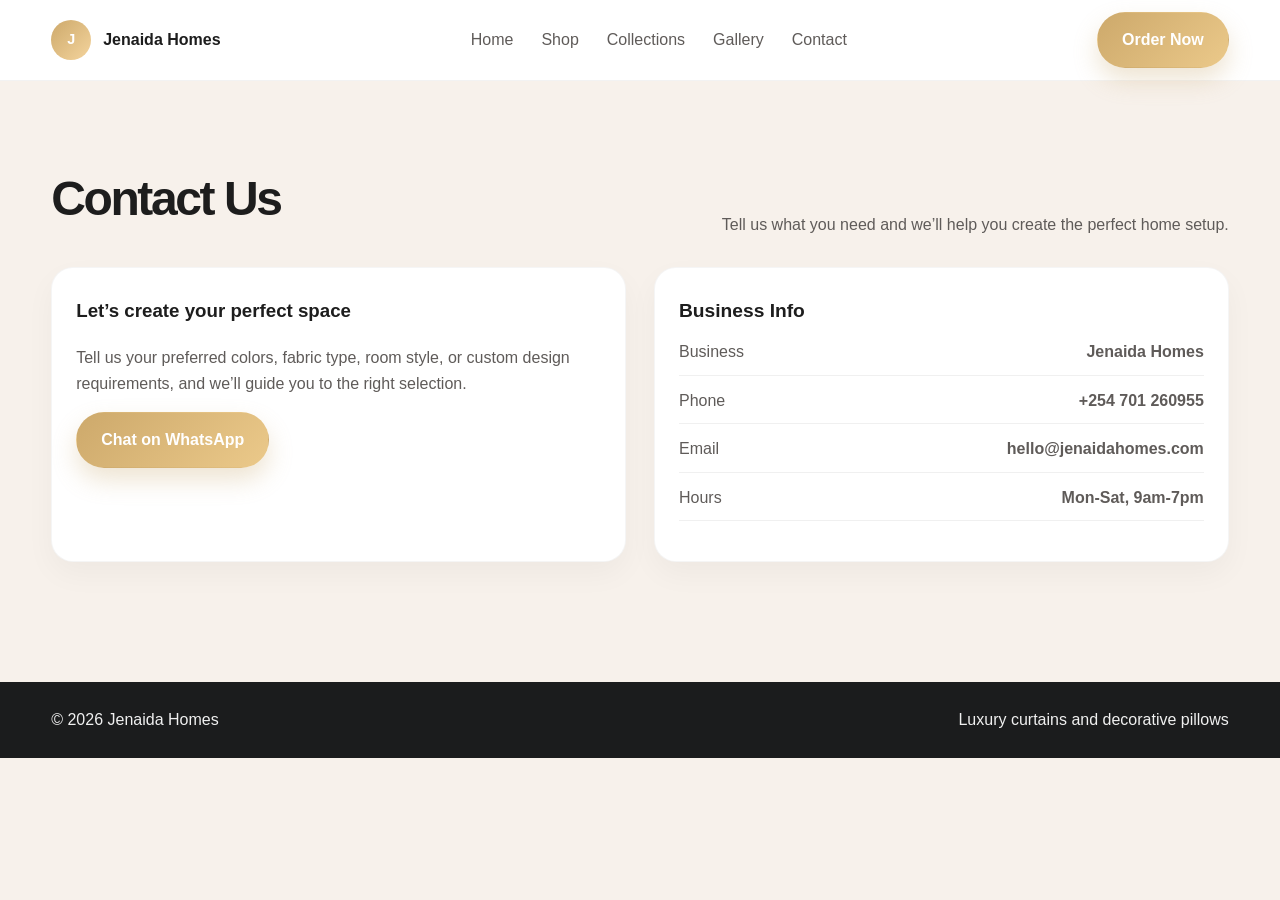
==== contact.html @ 02f2469f "Refine Jenaida Homes storefront with multiple pages and polished styling" ====
<!DOCTYPE html>
<html lang="en">
<head>
  <meta charset="UTF-8" />
  <meta name="viewport" content="width=device-width, initial-scale=1.0" />
  <title>Contact | Jenaida Homes</title>
  <meta name="description" content="Contact Jenaida Homes for custom curtains, pillows, and home textile orders." />
  <link rel="stylesheet" href="styles.css" />
</head>
<body>
  <div class="topbar">
    <div class="container topbar-inner">
      <div class="brand">
        <div class="brand-mark">J</div>
        <span>Jenaida Homes</span>
      </div>
      <nav class="nav">
        <a href="index.html">Home</a>
        <a href="shop.html">Shop</a>
        <a href="index.html#collections">Collections</a>
        <a href="index.html#gallery">Gallery</a>
        <a href="contact.html">Contact</a>
      </nav>
      <a class="cta-btn" href="https://wa.me/254701260955?text=Hello%20Jenaida%20Homes%2C%20I%20want%20to%20place%20an%20order." target="_blank" rel="noreferrer">Order Now</a>
    </div>
  </div>

  <main class="section">
    <div class="container">
      <div class="section-header">
        <h2>Contact Us</h2>
        <p>Tell us what you need and we’ll help you create the perfect home setup.</p>
      </div>

      <div class="contact-grid">
        <div class="contact-card">
          <h3 style="margin-top:0;">Let’s create your perfect space</h3>
          <p style="color:#5f5b59;">Tell us your preferred colors, fabric type, room style, or custom design requirements, and we’ll guide you to the right selection.</p>
          <a class="cta-btn" href="https://wa.me/254701260955?text=Hello%20Jenaida%20Homes%2C%20I%20would%20like%20to%20ask%20about%20your%20products." target="_blank" rel="noreferrer">Chat on WhatsApp</a>
        </div>

        <div class="info-card">
          <h4>Business Info</h4>
          <ul class="info-list">
            <li><span>Business</span><strong>Jenaida Homes</strong></li>
            <li><span>Phone</span><strong>+254 701 260955</strong></li>
            <li><span>Email</span><strong>hello@jenaidahomes.com</strong></li>
            <li><span>Hours</span><strong>Mon-Sat, 9am-7pm</strong></li>
          </ul>
        </div>
      </div>
    </div>
  </main>

  <footer class="footer">
    <div class="container footer-inner">
      <div>© 2026 Jenaida Homes</div>
      <div>Luxury curtains and decorative pillows</div>
    </div>
  </footer>
</body>
</html>
---- styles.css ----
body {
  margin: 0;
  background: #f7f1eb;
  color: #1d1d1d;
  font-family: Arial, Helvetica, sans-serif;
  line-height: 1.6;
}

* { box-sizing: border-box; }
img { display: block; width: 100%; height: 100%; object-fit: cover; }
a { text-decoration: none; color: inherit; }
.container { width: min(1200px, 92%); margin: 0 auto; }

.topbar {
  position: sticky;
  top: 0;
  z-index: 50;
  background: rgba(255,255,255,0.96);
  backdrop-filter: blur(8px);
  border-bottom: 1px solid rgba(0,0,0,0.05);
}
.topbar-inner {
  display: flex; justify-content: space-between; align-items: center; padding: 12px 0; gap: 20px;
}
.brand {
  display: flex; align-items: center; gap: 12px; font-weight: 700; color: #1d1d1d;
}
.brand-mark {
  width: 40px; height: 40px; border-radius: 50%; background: linear-gradient(135deg, #cda96b, #f4d49d); display: grid; place-items: center; color: #fff; font-size: 0.9rem; font-weight: 700;
}
.nav {
  display: flex; align-items: center; gap: 28px; flex-wrap: wrap;
}
.nav a { color: #5f5b59; }
.nav a:hover { color: #1d1d1d; }

.cta-btn, .secondary-btn {
  display: inline-flex; align-items: center; justify-content: center; padding: 14px 24px; border-radius: 999px; font-weight: 700; transition: 0.2s ease; border: 1px solid transparent;
}
.cta-btn {
  background: linear-gradient(135deg, #cda96b, #ebc98a); color: #fff; box-shadow: 0 12px 25px rgba(200,167,106,0.3);
}
.cta-btn:hover { transform: translateY(-2px); }
.secondary-btn {
  border-color: rgba(0,0,0,0.12); background: #fff; color: #1d1d1d;
}

.hero {
  background: linear-gradient(135deg, #f9f3ef 0%, #f0e6df 50%, #f8f4f1 100%);
  padding: 36px 0 50px;
}
.hero-grid {
  display: grid; grid-template-columns: 1.1fr 0.9fr; gap: 30px; align-items: center;
}
.eyebrow {
  display: inline-block; margin-bottom: 16px; padding: 8px 14px; border-radius: 999px; background: rgba(205,169,107,0.12); color: #7f653f; font-size: 0.8rem; font-weight: 700; letter-spacing: 0.08em; text-transform: uppercase;
}
.hero-copy h1 {
  font-size: clamp(2.5rem, 5vw, 5rem); line-height: 1.05; margin: 0 0 18px; letter-spacing: -0.06em; font-weight: 800;
}
.highlight { color: #cda96b; }
.hero-copy p {
  margin: 0 0 28px; color: #5f5b59; font-size: 1.08rem; max-width: 540px;
}
.hero-actions { display: flex; gap: 18px; flex-wrap: wrap; margin-bottom: 30px; }
.trust {
  display: flex; gap: 30px; flex-wrap: wrap; color: #5f5b59; font-size: 0.9rem;
}
.trust strong { display: block; font-size: 1.25rem; color: #1d1d1d; }

.hero-visual { position: relative; min-height: 560px; }
.hero-card {
  position: absolute; overflow: hidden; border-radius: 30px; background: #fff; box-shadow: 0 22px 60px rgba(31,22,16,0.08);
}
.hero-card.main { width: 78%; height: 540px; right: 10%; top: 24px; z-index: 2; }
.hero-card.small { width: 38%; height: 260px; left: 0; bottom: 0; z-index: 3; border: 8px solid #fff; }

.section { padding: 80px 0; }
.section-header {
  display: flex; align-items: end; justify-content: space-between; gap: 20px; margin-bottom: 30px; flex-wrap: wrap;
}
.section-header h2 {
  margin: 0; font-size: clamp(2rem, 4vw, 3rem); letter-spacing: -0.05em;
}
.section-header p {
  margin: 0; color: #5f5b59; max-width: 560px;
}

.products { display: grid; grid-template-columns: repeat(3, minmax(0,1fr)); gap: 28px; }
.product-card {
  background: #fffdfb; border: 1px solid rgba(0,0,0,0.04); border-radius: 26px; overflow: hidden; box-shadow: 0 10px 40px rgba(0,0,0,0.03);
}
.product-image { height: 340px; overflow: hidden; background: #eee5de; }
.product-image img { transition: transform 0.5s ease; }
.product-card:hover .product-image img { transform: scale(1.04); }
.product-body { padding: 22px 20px 24px; }
.product-body h3 { margin: 0 0 8px; font-size: 1.45rem; }
.product-meta {
  display: flex; justify-content: space-between; align-items: center; gap: 16px; margin-bottom: 18px; font-size: 0.95rem; color: #5f5b59;
}
.badge {
  display: inline-block; background: #f4eadb; color: #684a3d; padding: 8px 12px; border-radius: 999px; font-size: 0.75rem; font-weight: 700; letter-spacing: 0.04em; text-transform: uppercase;
}

.collection-banner {
  background: linear-gradient(135deg, #4a5d52 0%, #2d3a33 100%);
  border-radius: 30px; overflow: hidden; box-shadow: 0 22px 60px rgba(31,22,16,0.08);
}
.collection-inner { display: grid; grid-template-columns: 1.1fr 0.9fr; min-height: 420px; align-items: center; }
.collection-copy { color: #fff; padding: 42px 42px 42px 48px; }
.collection-copy h3 { margin: 0 0 12px; font-size: clamp(2rem, 3vw, 3rem); letter-spacing: -0.05em; }
.collection-copy p { margin: 0 0 24px; color: rgba(255,255,255,0.8); max-width: 440px; }

.feature-grid { display: grid; grid-template-columns: repeat(3, minmax(0,1fr)); gap: 24px; margin-top: 20px; }
.feature {
  background: #fff; border: 1px solid rgba(0,0,0,0.04); border-radius: 22px; padding: 28px 22px; box-shadow: 0 15px 38px rgba(0,0,0,0.04);
}
.icon {
  width: 52px; height: 52px; border-radius: 14px; background: linear-gradient(135deg, #f1e8dc, #ead5af); display: grid; place-items: center; font-size: 1.4rem; margin-bottom: 16px;
}
.feature h4 { margin: 0 0 8px; font-size: 1.2rem; }
.feature p { margin: 0; color: #5f5b59; }

.gallery { display: grid; grid-template-columns: repeat(4, minmax(0,1fr)); gap: 20px; }
.gallery-item { border-radius: 22px; overflow: hidden; min-height: 260px; box-shadow: 0 14px 30px rgba(0,0,0,0.06); }
.gallery-item:nth-child(1), .gallery-item:nth-child(2) { grid-column: span 2; min-height: 360px; }

.cta-panel {
  background: linear-gradient(135deg, #f5eee7 0%, #f1e2d8 100%); border-radius: 32px; padding: 50px 40px; box-shadow: 0 22px 60px rgba(31,22,16,0.08);
}
.cta-inner { display: flex; align-items: center; justify-content: space-between; gap: 30px; flex-wrap: wrap; }
.cta-inner h3 { margin: 0; font-size: clamp(2rem, 3vw, 3rem); letter-spacing: -0.05em; }
.cta-inner p { margin: 0; color: #5f5b59; max-width: 540px; }

.contact-grid { display: grid; grid-template-columns: 1fr 1fr; gap: 28px; margin-top: 30px; }
.contact-card, .info-card {
  background: #fff; border-radius: 22px; padding: 28px 24px; border: 1px solid rgba(0,0,0,0.04); box-shadow: 0 12px 30px rgba(0,0,0,0.04);
}
.info-card h4 { margin-top: 0; margin-bottom: 10px; font-size: 1.2rem; }
.info-list { list-style: none; padding: 0; margin: 0; color: #5f5b59; }
.info-list li {
  margin: 12px 0; display: flex; justify-content: space-between; gap: 20px; border-bottom: 1px solid rgba(0,0,0,0.06); padding-bottom: 10px;
}

.footer { background: #1b1c1d; color: #f0f0f0; padding: 25px 0; margin-top: 40px; }
.footer-inner { display: flex; justify-content: space-between; align-items: center; gap: 20px; flex-wrap: wrap; }

@media (max-width: 980px) {
  .hero-grid, .collection-inner, .contact-grid { grid-template-columns: 1fr; }
  .products { grid-template-columns: 1fr 1fr; }
  .feature-grid { grid-template-columns: 1fr; }
  .gallery { grid-template-columns: 1fr 1fr; }
  .gallery-item:nth-child(1), .gallery-item:nth-child(2) { grid-column: auto; }
}

@media (max-width: 640px) {
  .nav { display: none; }
  .topbar-inner { justify-content: center; }
  .products { grid-template-columns: 1fr; }
  .gallery { grid-template-columns: 1fr; }
  .hero-card.main { width: 86%; right: 6%; }
  .hero-card.small { width: 42%; }
}
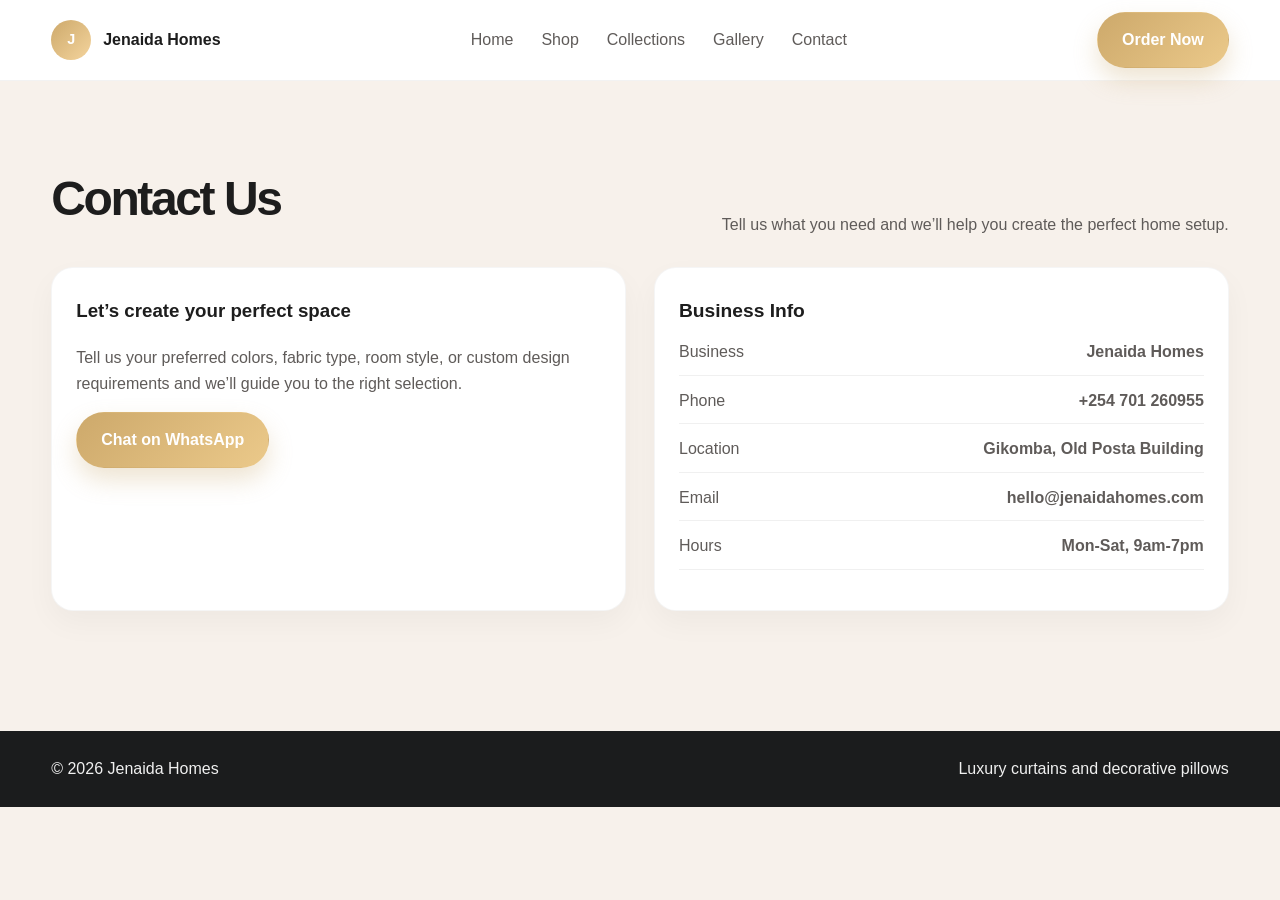
==== commit 691fab72: "Polish Jenaida Homes storefront with royalty-free imagery and location details" ====
--- a/contact.html
+++ b/contact.html
@@ -35,7 +35,7 @@
       <div class="contact-grid">
         <div class="contact-card">
           <h3 style="margin-top:0;">Let’s create your perfect space</h3>
-          <p style="color:#5f5b59;">Tell us your preferred colors, fabric type, room style, or custom design requirements, and we’ll guide you to the right selection.</p>
+          <p style="color:#5f5b59;">Tell us your preferred colors, fabric type, room style, or custom design requirements and we’ll guide you to the right selection.</p>
           <a class="cta-btn" href="https://wa.me/254701260955?text=Hello%20Jenaida%20Homes%2C%20I%20would%20like%20to%20ask%20about%20your%20products." target="_blank" rel="noreferrer">Chat on WhatsApp</a>
         </div>
 
@@ -44,6 +44,7 @@
           <ul class="info-list">
             <li><span>Business</span><strong>Jenaida Homes</strong></li>
             <li><span>Phone</span><strong>+254 701 260955</strong></li>
+            <li><span>Location</span><strong>Gikomba, Old Posta Building</strong></li>
             <li><span>Email</span><strong>hello@jenaidahomes.com</strong></li>
             <li><span>Hours</span><strong>Mon-Sat, 9am-7pm</strong></li>
           </ul>
--- a/styles.css
+++ b/styles.css
@@ -28,9 +28,7 @@
 .brand-mark {
   width: 40px; height: 40px; border-radius: 50%; background: linear-gradient(135deg, #cda96b, #f4d49d); display: grid; place-items: center; color: #fff; font-size: 0.9rem; font-weight: 700;
 }
-.nav {
-  display: flex; align-items: center; gap: 28px; flex-wrap: wrap;
-}
+.nav { display: flex; align-items: center; gap: 28px; flex-wrap: wrap; }
 .nav a { color: #5f5b59; }
 .nav a:hover { color: #1d1d1d; }
 
@@ -49,9 +47,7 @@
   background: linear-gradient(135deg, #f9f3ef 0%, #f0e6df 50%, #f8f4f1 100%);
   padding: 36px 0 50px;
 }
-.hero-grid {
-  display: grid; grid-template-columns: 1.1fr 0.9fr; gap: 30px; align-items: center;
-}
+.hero-grid { display: grid; grid-template-columns: 1.1fr 0.9fr; gap: 30px; align-items: center; }
 .eyebrow {
   display: inline-block; margin-bottom: 16px; padding: 8px 14px; border-radius: 999px; background: rgba(205,169,107,0.12); color: #7f653f; font-size: 0.8rem; font-weight: 700; letter-spacing: 0.08em; text-transform: uppercase;
 }
@@ -59,13 +55,9 @@
   font-size: clamp(2.5rem, 5vw, 5rem); line-height: 1.05; margin: 0 0 18px; letter-spacing: -0.06em; font-weight: 800;
 }
 .highlight { color: #cda96b; }
-.hero-copy p {
-  margin: 0 0 28px; color: #5f5b59; font-size: 1.08rem; max-width: 540px;
-}
+.hero-copy p { margin: 0 0 28px; color: #5f5b59; font-size: 1.08rem; max-width: 540px; }
 .hero-actions { display: flex; gap: 18px; flex-wrap: wrap; margin-bottom: 30px; }
-.trust {
-  display: flex; gap: 30px; flex-wrap: wrap; color: #5f5b59; font-size: 0.9rem;
-}
+.trust { display: flex; gap: 30px; flex-wrap: wrap; color: #5f5b59; font-size: 0.9rem; }
 .trust strong { display: block; font-size: 1.25rem; color: #1d1d1d; }
 
 .hero-visual { position: relative; min-height: 560px; }
@@ -76,48 +68,29 @@
 .hero-card.small { width: 38%; height: 260px; left: 0; bottom: 0; z-index: 3; border: 8px solid #fff; }
 
 .section { padding: 80px 0; }
-.section-header {
-  display: flex; align-items: end; justify-content: space-between; gap: 20px; margin-bottom: 30px; flex-wrap: wrap;
-}
-.section-header h2 {
-  margin: 0; font-size: clamp(2rem, 4vw, 3rem); letter-spacing: -0.05em;
-}
-.section-header p {
-  margin: 0; color: #5f5b59; max-width: 560px;
-}
+.section-header { display: flex; align-items: end; justify-content: space-between; gap: 20px; margin-bottom: 30px; flex-wrap: wrap; }
+.section-header h2 { margin: 0; font-size: clamp(2rem, 4vw, 3rem); letter-spacing: -0.05em; }
+.section-header p { margin: 0; color: #5f5b59; max-width: 560px; }
 
 .products { display: grid; grid-template-columns: repeat(3, minmax(0,1fr)); gap: 28px; }
-.product-card {
-  background: #fffdfb; border: 1px solid rgba(0,0,0,0.04); border-radius: 26px; overflow: hidden; box-shadow: 0 10px 40px rgba(0,0,0,0.03);
-}
+.product-card { background: #fffdfb; border: 1px solid rgba(0,0,0,0.04); border-radius: 26px; overflow: hidden; box-shadow: 0 10px 40px rgba(0,0,0,0.03); }
 .product-image { height: 340px; overflow: hidden; background: #eee5de; }
 .product-image img { transition: transform 0.5s ease; }
 .product-card:hover .product-image img { transform: scale(1.04); }
 .product-body { padding: 22px 20px 24px; }
 .product-body h3 { margin: 0 0 8px; font-size: 1.45rem; }
-.product-meta {
-  display: flex; justify-content: space-between; align-items: center; gap: 16px; margin-bottom: 18px; font-size: 0.95rem; color: #5f5b59;
-}
-.badge {
-  display: inline-block; background: #f4eadb; color: #684a3d; padding: 8px 12px; border-radius: 999px; font-size: 0.75rem; font-weight: 700; letter-spacing: 0.04em; text-transform: uppercase;
-}
+.product-meta { display: flex; justify-content: space-between; align-items: center; gap: 16px; margin-bottom: 18px; font-size: 0.95rem; color: #5f5b59; }
+.badge { display: inline-block; background: #f4eadb; color: #684a3d; padding: 8px 12px; border-radius: 999px; font-size: 0.75rem; font-weight: 700; letter-spacing: 0.04em; text-transform: uppercase; }
 
-.collection-banner {
-  background: linear-gradient(135deg, #4a5d52 0%, #2d3a33 100%);
-  border-radius: 30px; overflow: hidden; box-shadow: 0 22px 60px rgba(31,22,16,0.08);
-}
+.collection-banner { background: linear-gradient(135deg, #4a5d52 0%, #2d3a33 100%); border-radius: 30px; overflow: hidden; box-shadow: 0 22px 60px rgba(31,22,16,0.08); }
 .collection-inner { display: grid; grid-template-columns: 1.1fr 0.9fr; min-height: 420px; align-items: center; }
 .collection-copy { color: #fff; padding: 42px 42px 42px 48px; }
 .collection-copy h3 { margin: 0 0 12px; font-size: clamp(2rem, 3vw, 3rem); letter-spacing: -0.05em; }
 .collection-copy p { margin: 0 0 24px; color: rgba(255,255,255,0.8); max-width: 440px; }
 
 .feature-grid { display: grid; grid-template-columns: repeat(3, minmax(0,1fr)); gap: 24px; margin-top: 20px; }
-.feature {
-  background: #fff; border: 1px solid rgba(0,0,0,0.04); border-radius: 22px; padding: 28px 22px; box-shadow: 0 15px 38px rgba(0,0,0,0.04);
-}
-.icon {
-  width: 52px; height: 52px; border-radius: 14px; background: linear-gradient(135deg, #f1e8dc, #ead5af); display: grid; place-items: center; font-size: 1.4rem; margin-bottom: 16px;
-}
+.feature { background: #fff; border: 1px solid rgba(0,0,0,0.04); border-radius: 22px; padding: 28px 22px; box-shadow: 0 15px 38px rgba(0,0,0,0.04); }
+.icon { width: 52px; height: 52px; border-radius: 14px; background: linear-gradient(135deg, #f1e8dc, #ead5af); display: grid; place-items: center; font-size: 1.4rem; margin-bottom: 16px; }
 .feature h4 { margin: 0 0 8px; font-size: 1.2rem; }
 .feature p { margin: 0; color: #5f5b59; }
 
@@ -125,22 +98,16 @@
 .gallery-item { border-radius: 22px; overflow: hidden; min-height: 260px; box-shadow: 0 14px 30px rgba(0,0,0,0.06); }
 .gallery-item:nth-child(1), .gallery-item:nth-child(2) { grid-column: span 2; min-height: 360px; }
 
-.cta-panel {
-  background: linear-gradient(135deg, #f5eee7 0%, #f1e2d8 100%); border-radius: 32px; padding: 50px 40px; box-shadow: 0 22px 60px rgba(31,22,16,0.08);
-}
+.cta-panel { background: linear-gradient(135deg, #f5eee7 0%, #f1e2d8 100%); border-radius: 32px; padding: 50px 40px; box-shadow: 0 22px 60px rgba(31,22,16,0.08); }
 .cta-inner { display: flex; align-items: center; justify-content: space-between; gap: 30px; flex-wrap: wrap; }
 .cta-inner h3 { margin: 0; font-size: clamp(2rem, 3vw, 3rem); letter-spacing: -0.05em; }
 .cta-inner p { margin: 0; color: #5f5b59; max-width: 540px; }
 
 .contact-grid { display: grid; grid-template-columns: 1fr 1fr; gap: 28px; margin-top: 30px; }
-.contact-card, .info-card {
-  background: #fff; border-radius: 22px; padding: 28px 24px; border: 1px solid rgba(0,0,0,0.04); box-shadow: 0 12px 30px rgba(0,0,0,0.04);
-}
+.contact-card, .info-card { background: #fff; border-radius: 22px; padding: 28px 24px; border: 1px solid rgba(0,0,0,0.04); box-shadow: 0 12px 30px rgba(0,0,0,0.04); }
 .info-card h4 { margin-top: 0; margin-bottom: 10px; font-size: 1.2rem; }
 .info-list { list-style: none; padding: 0; margin: 0; color: #5f5b59; }
-.info-list li {
-  margin: 12px 0; display: flex; justify-content: space-between; gap: 20px; border-bottom: 1px solid rgba(0,0,0,0.06); padding-bottom: 10px;
-}
+.info-list li { margin: 12px 0; display: flex; justify-content: space-between; gap: 20px; border-bottom: 1px solid rgba(0,0,0,0.06); padding-bottom: 10px; }
 
 .footer { background: #1b1c1d; color: #f0f0f0; padding: 25px 0; margin-top: 40px; }
 .footer-inner { display: flex; justify-content: space-between; align-items: center; gap: 20px; flex-wrap: wrap; }
